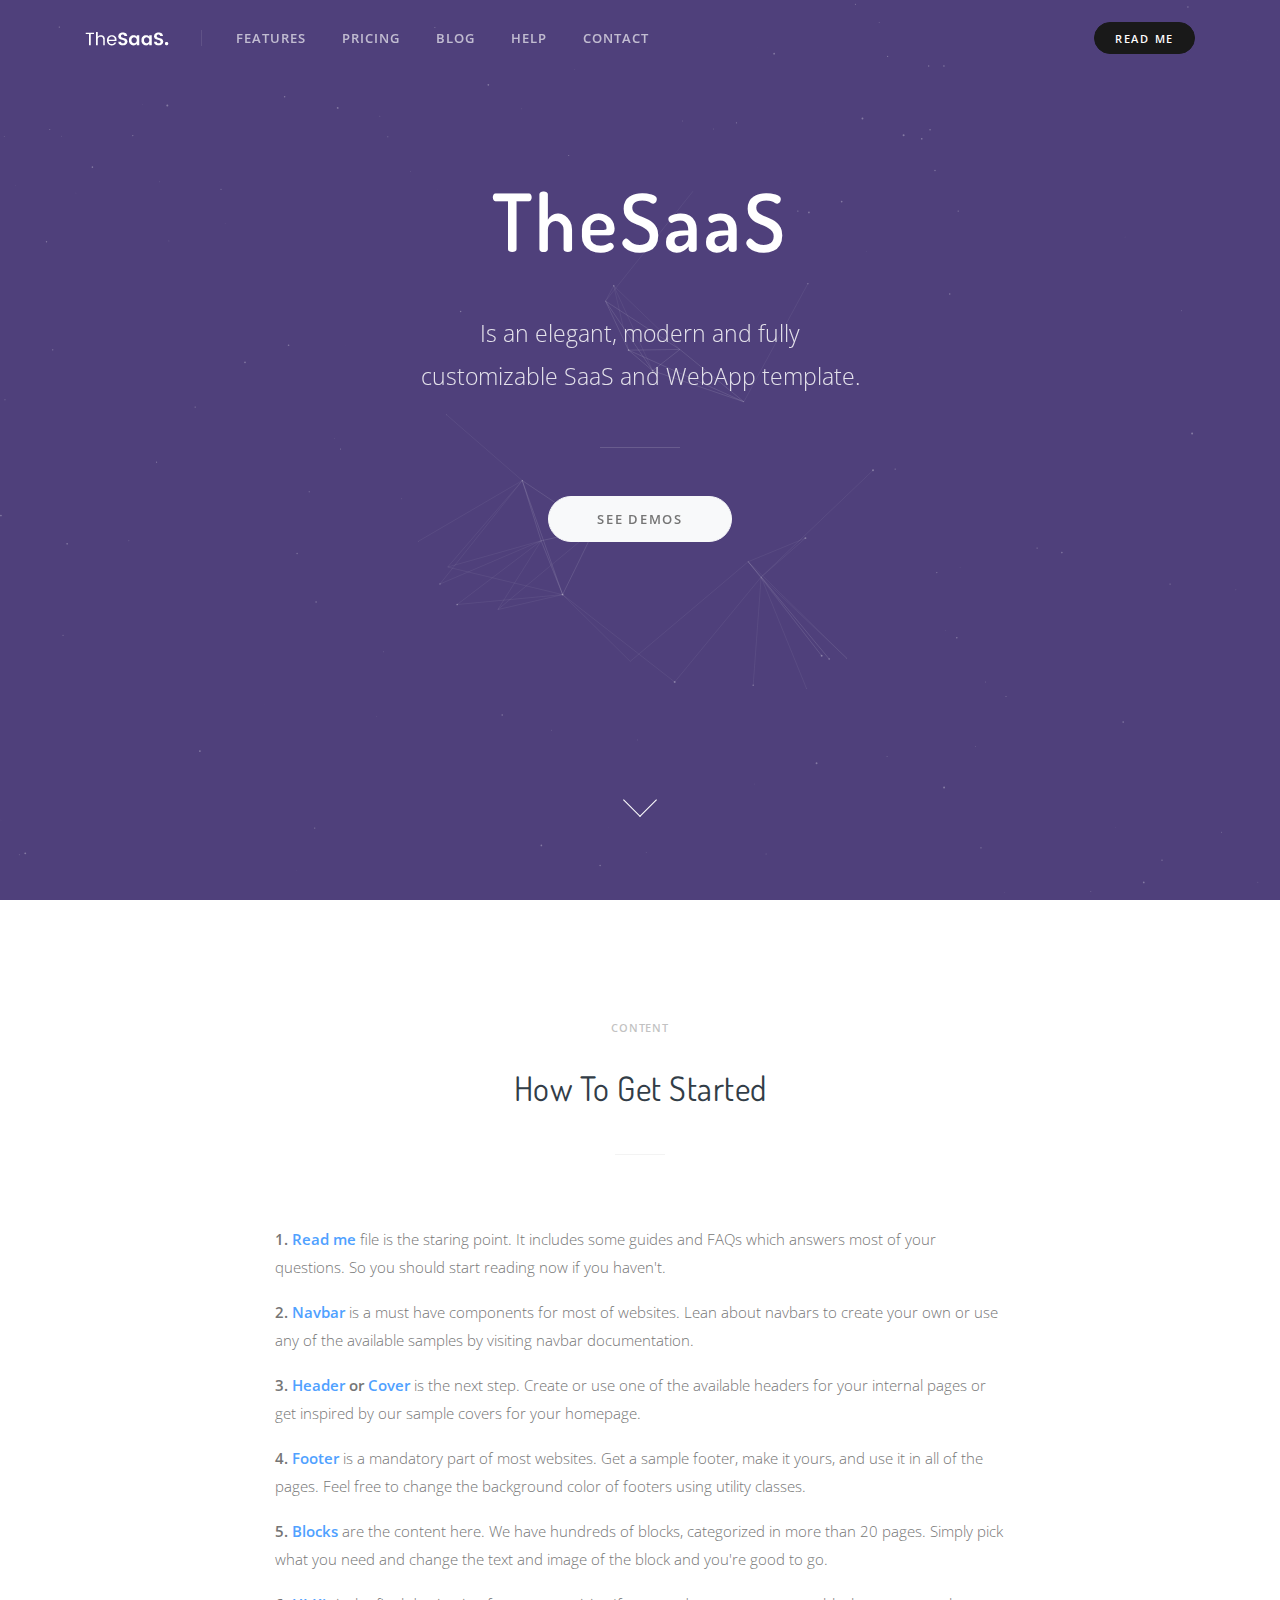
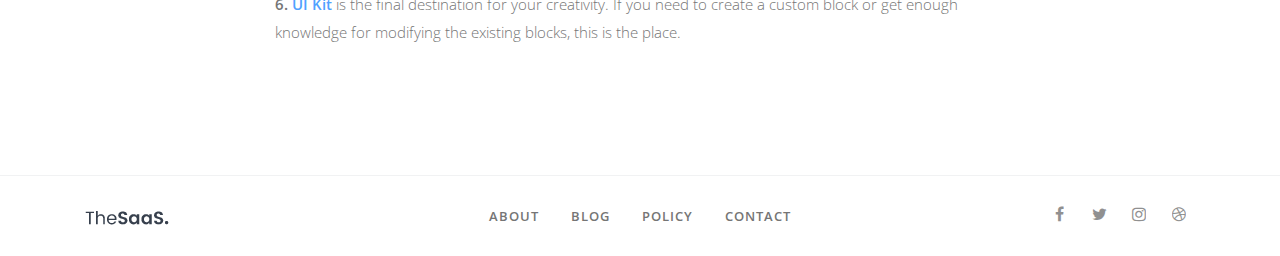
==== basic/index.html @ 0bbcfe12 "Início de projeto" ====
<!DOCTYPE html>
<html lang="en">
  <head>
    <meta charset="utf-8">
    <meta name="viewport" content="width=device-width, initial-scale=1, shrink-to-fit=no">
    <meta name="description" content="">
    <meta name="keywords" content="">

    <title>TheSaaS — Responsive Bootstrap SaaS, Software & WebApp Template</title>

    <!-- Styles -->
    <link href="assets/css/page.min.css" rel="stylesheet">
    <link href="assets/css/style.css" rel="stylesheet">

    <!-- Favicons -->
    <link rel="apple-touch-icon" href="assets/img/apple-touch-icon.png">
    <link rel="icon" href="assets/img/favicon.png">

    <!--  Open Graph Tags -->
    <meta property="og:title" content="TheSaaS">
    <meta property="og:description" content="A responsive, professional, and multipurpose SaaS, Software, Startup and WebApp landing template powered by Bootstrap 4.">
    <meta property="og:image" content="http://thetheme.io/thesaas/assets/img/og-img.jpg">
    <meta property="og:url" content="http://thetheme.io/thesaas/">
    <meta name="twitter:card" content="summary_large_image">
  </head>

  <body>


    <!-- Navbar -->
    <nav class="navbar navbar-expand-lg navbar-light navbar-stick-dark" data-navbar="sticky">
      <div class="container">

        <div class="navbar-left">
          <button class="navbar-toggler" type="button">&#9776;</button>
          <a class="navbar-brand" href="index.html">
            <img class="logo-dark" src="assets/img/logo-dark.png" alt="logo">
            <img class="logo-light" src="assets/img/logo-light.png" alt="logo">
          </a>
        </div>

        <section class="navbar-mobile">
          <span class="navbar-divider d-mobile-none"></span>

          <nav class="nav nav-navbar">
            <a class="nav-link" href="#">Features</a>
            <a class="nav-link" href="#">Pricing</a>
            <a class="nav-link" href="#">Blog</a>
            <a class="nav-link" href="#">Help</a>
            <a class="nav-link" href="#">Contact</a>
          </nav>
        </section>

        <a class="btn btn-sm btn-round btn-dark" href="readme.html">Read me</a>

      </div>
    </nav><!-- /.navbar -->


       <!-- Header -->
      <header class="header text-white h-fullscreen pb-8" style="background-color: #4f407b">
        <canvas class="constellation" data-color="rgba(255,255,255,0.3)"></canvas>
        <div class="container text-center position-static">

          <div class="row h-100">
            <div class="col-md-7 col-xl-5 mx-auto align-self-center">
              <h1 class="display-1 fw-600 ls-3">TheSaaS</h1>
              <p class="lead-3 mx-auto mt-6 mb-7">Is an elegant, modern and fully customizable SaaS and WebApp template.</p>
              <hr class="w-80px mb-7">
              <a class="btn btn-xl btn-round btn-light px-7" href="#">See Demos</a>
            </div>

            <div class="col-12 align-self-end text-center mt-6">
              <a class="scroll-down-1 scroll-down-white" href="#section-next"><span></span></a>
            </div>
          </div>

        </div>
      </header>
      <!-- END Header -->

    <!-- Main Content -->
    <main class="main-content">


      <!--
      |‒‒‒‒‒‒‒‒‒‒‒‒‒‒‒‒‒‒‒‒‒‒‒‒‒‒‒‒‒‒‒‒‒‒‒‒‒‒‒‒‒‒‒‒‒‒‒‒‒‒‒‒‒‒‒‒‒‒‒‒‒‒‒‒‒‒‒‒‒‒‒‒‒‒
      | Populate the page
      |‒‒‒‒‒‒‒‒‒‒‒‒‒‒‒‒‒‒‒‒‒‒‒‒‒‒‒‒‒‒‒‒‒‒‒‒‒‒‒‒‒‒‒‒‒‒‒‒‒‒‒‒‒‒‒‒‒‒‒‒‒‒‒‒‒‒‒‒‒‒‒‒‒‒
      !-->
      <section class="section">
        <div class="container">
          <header class="section-header">
            <small>Content</small>
            <h2>How To Get Started</h2>
            <hr>
          </header>


          <div class="row">
            <div class="col-lg-8 mx-auto">
              <p><strong>1. <a href="readme.html">Read me</a></strong> file is the staring point. It includes some guides and FAQs which answers most of your questions. So you should start reading now if you haven't.</p>

              <p><strong>2. <a href="http://thetheme.io/thesaas/uikit/navbar.html" target="_blank">Navbar</a></strong> is a must have components for most of websites. Lean about navbars to create your own or use any of the available samples by visiting navbar documentation.</p>

              <p><strong>3. <a href="http://thetheme.io/thesaas/block/header.html" target="_blank">Header</a> or <a href="http://thetheme.io/thesaas/block/cover.html" target="_blank">Cover</a></strong> is the next step. Create or use one of the available headers for your internal pages or get inspired by our sample covers for your homepage.</p>

              <p><strong>4. <a href="http://thetheme.io/thesaas/block/footer.html" target="_blank">Footer</a></strong> is a mandatory part of most websites. Get a sample footer, make it yours, and use it in all of the pages. Feel free to change the background color of footers using utility classes.</p>

              <p><strong>5. <a href="http://thetheme.io/thesaas/block/" target="_blank">Blocks</a></strong> are the content here. We have hundreds of blocks, categorized in more than 20 pages. Simply pick what you need and change the text and image of the block and you're good to go.</p>

              <p><strong>6. <a href="http://thetheme.io/thesaas/uikit/" target="_blank">UI Kit</a></strong> is the final destination for your creativity. If you need to create a custom block or get enough knowledge for modifying the existing blocks, this is the place.</p>
            </div>
          </div>


        </div>
      </section>



    </main>


    <!-- Footer -->
    <footer class="footer">
      <div class="container">
        <div class="row gap-y align-items-center">

          <div class="col-6 col-lg-3">
            <a href="index.html"><img src="assets/img/logo-dark.png" alt="logo"></a>
          </div>

          <div class="col-6 col-lg-3 text-right order-lg-last">
            <div class="social">
              <a class="social-facebook" href="https://www.facebook.com/thethemeio"><i class="fa fa-facebook"></i></a>
              <a class="social-twitter" href="https://twitter.com/thethemeio"><i class="fa fa-twitter"></i></a>
              <a class="social-instagram" href="https://www.instagram.com/thethemeio/"><i class="fa fa-instagram"></i></a>
              <a class="social-dribbble" href="https://dribbble.com/thethemeio"><i class="fa fa-dribbble"></i></a>
            </div>
          </div>

          <div class="col-lg-6">
            <div class="nav nav-bold nav-uppercase nav-trim justify-content-lg-center">
              <a class="nav-link" href="#">About</a>
              <a class="nav-link" href="#">Blog</a>
              <a class="nav-link" href="#">Policy</a>
              <a class="nav-link" href="#">Contact</a>
            </div>
          </div>

        </div>
      </div>
    </footer><!-- /.footer -->


    <!-- Scripts -->
    <script src="assets/js/page.min.js"></script>
    <script src="assets/js/script.js"></script>

  </body>
</html>
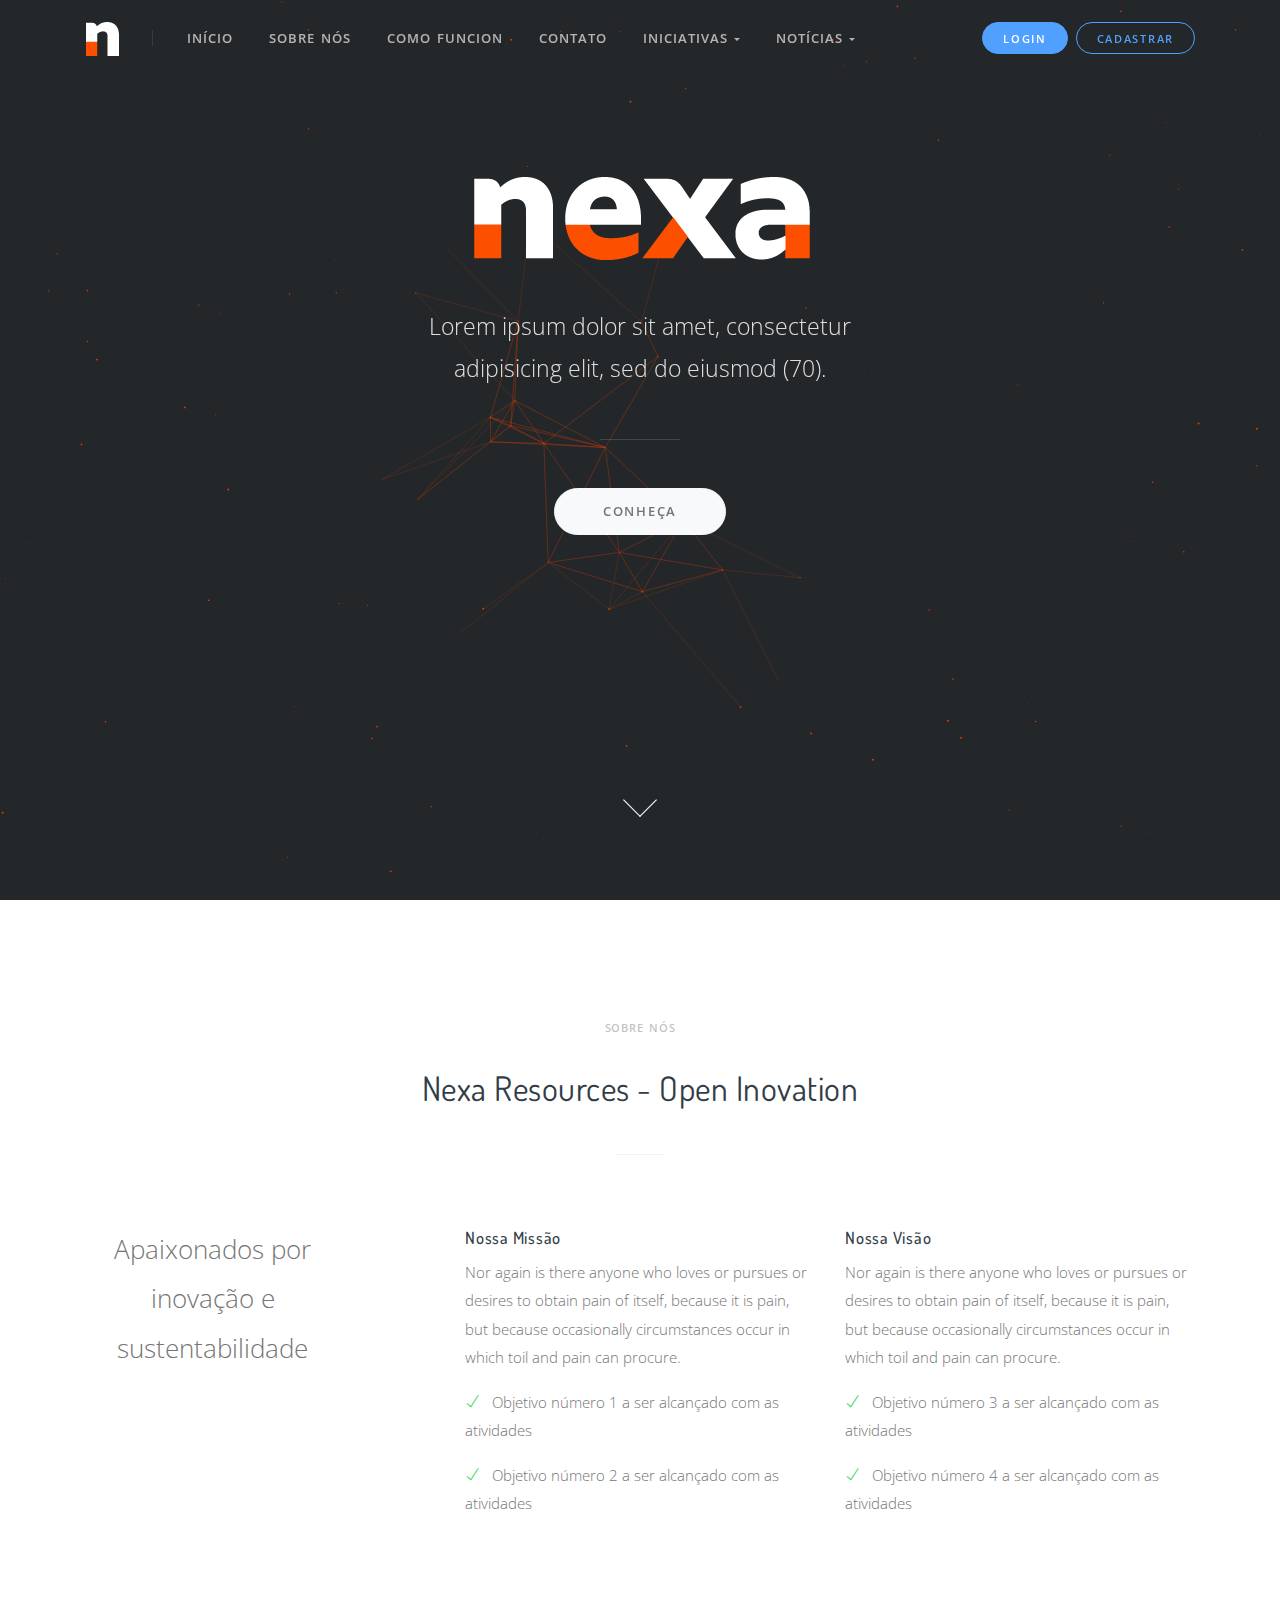
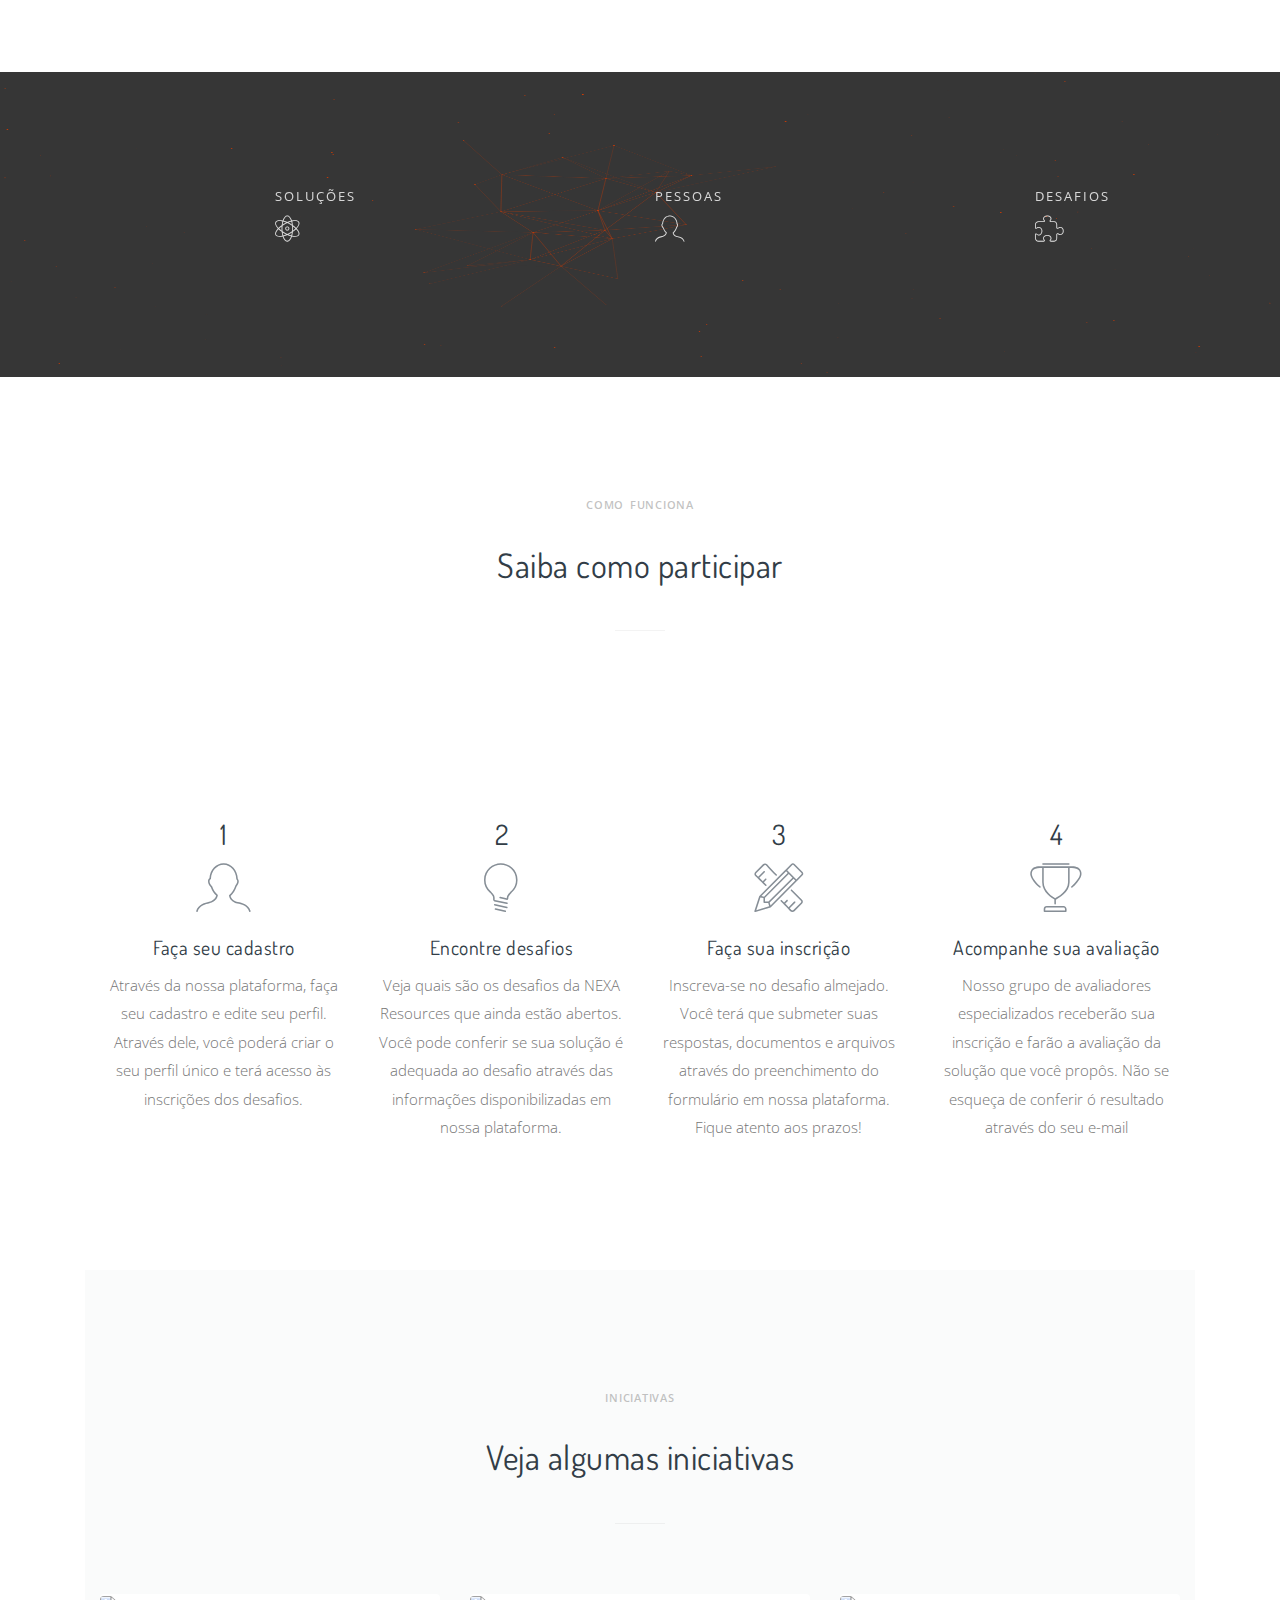
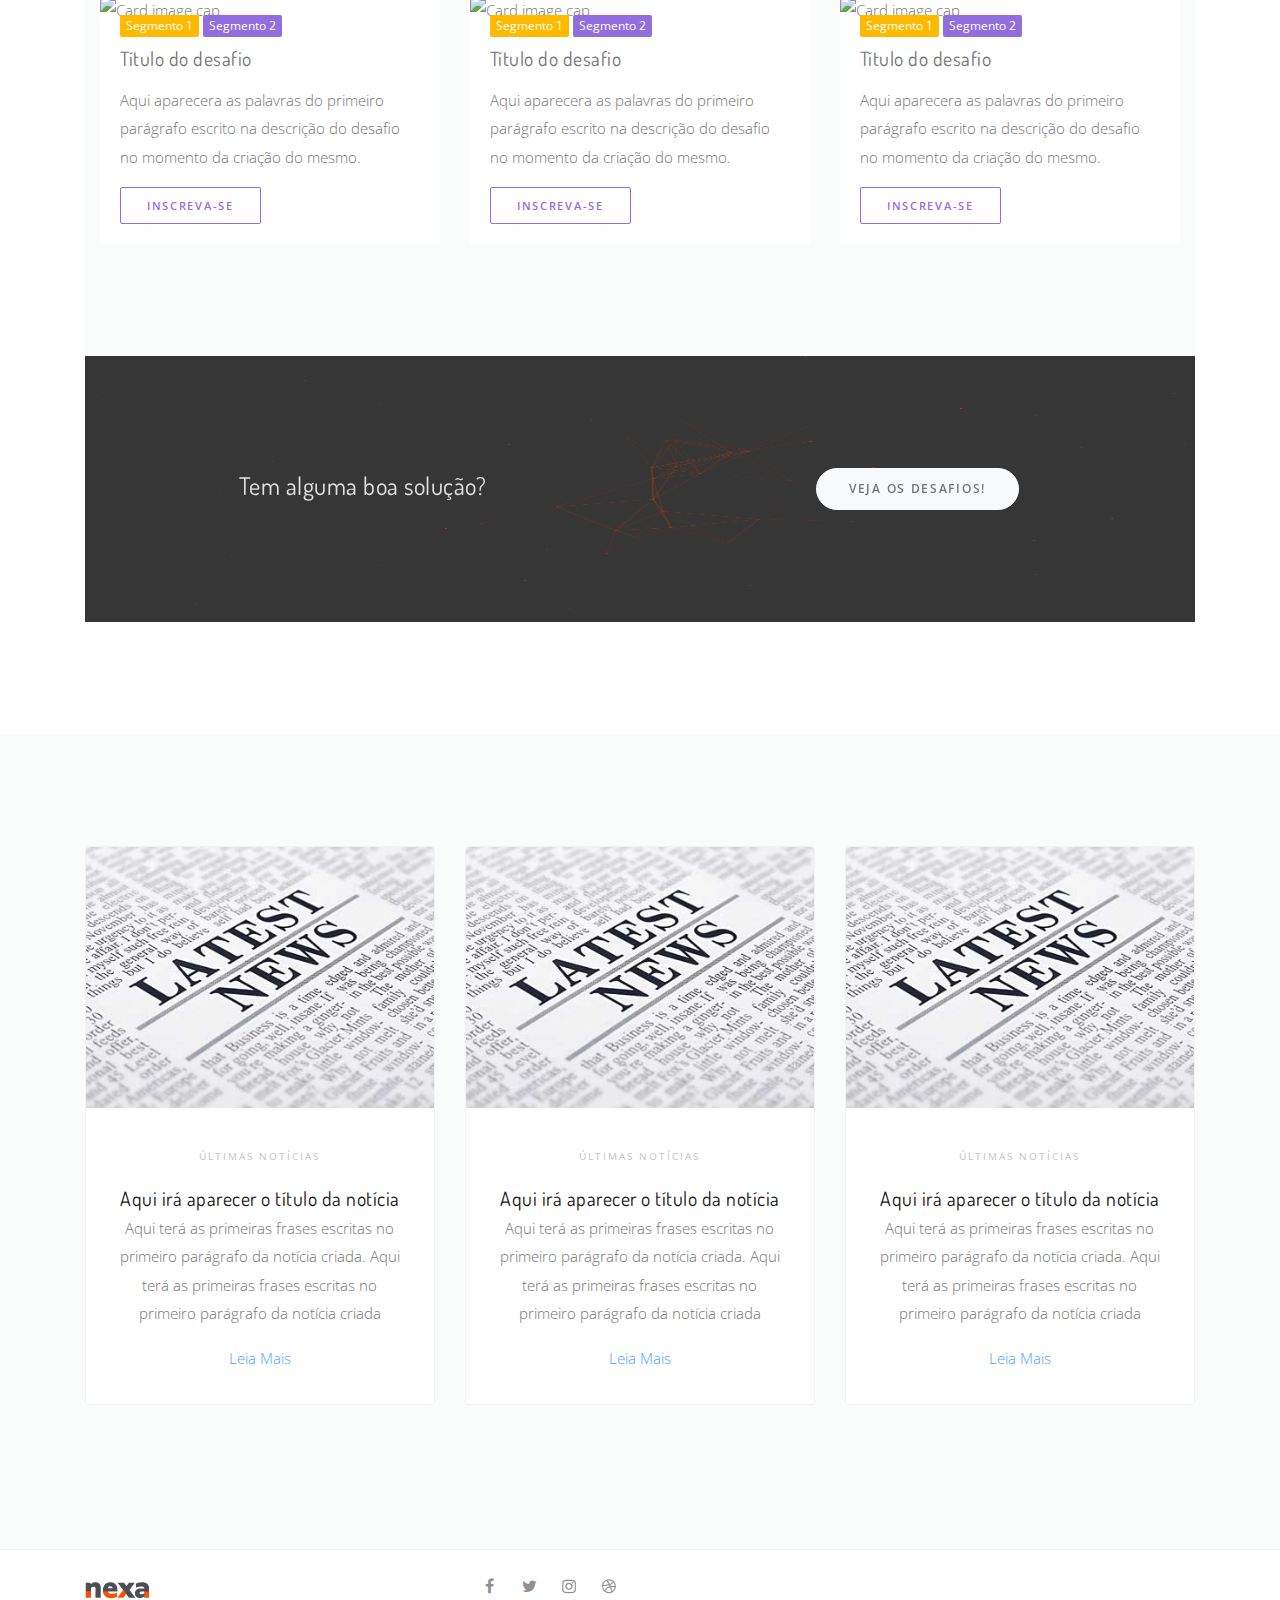
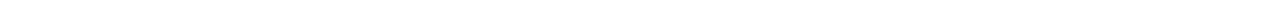
==== commit 1a4992bf: "Continuidade do projeto" ====
--- a/basic/index.html
+++ b/basic/index.html
@@ -6,7 +6,7 @@
     <meta name="description" content="">
     <meta name="keywords" content="">
 
-    <title>TheSaaS — Responsive Bootstrap SaaS, Software & WebApp Template</title>
+    <title>NEXA - OPEN INOVATION</title>
 
     <!-- Styles -->
     <link href="assets/css/page.min.css" rel="stylesheet">
@@ -14,7 +14,7 @@
 
     <!-- Favicons -->
     <link rel="apple-touch-icon" href="assets/img/apple-touch-icon.png">
-    <link rel="icon" href="assets/img/favicon.png">
+    <link rel="icon" href="assets/img/favicon2.png">
 
     <!--  Open Graph Tags -->
     <meta property="og:title" content="TheSaaS">
@@ -34,8 +34,8 @@
         <div class="navbar-left">
           <button class="navbar-toggler" type="button">&#9776;</button>
           <a class="navbar-brand" href="index.html">
-            <img class="logo-dark" src="assets/img/logo-dark.png" alt="logo">
-            <img class="logo-light" src="assets/img/logo-light.png" alt="logo">
+            <img class="logo-dark" src="assets/img/logo-n-preta.png" alt="logo">
+            <img class="logo-light" src="assets/img/logo-n-branca.png" alt="logo">
           </a>
         </div>
 
@@ -43,31 +43,138 @@
           <span class="navbar-divider d-mobile-none"></span>
 
           <nav class="nav nav-navbar">
-            <a class="nav-link" href="#">Features</a>
-            <a class="nav-link" href="#">Pricing</a>
-            <a class="nav-link" href="#">Blog</a>
-            <a class="nav-link" href="#">Help</a>
-            <a class="nav-link" href="#">Contact</a>
+            <a class="nav-link" href="#">Início</a>
+            <a class="nav-link" href="#section">Sobre Nós</a>
+            <a class="nav-link" href="#">Como Funcion</a>
+            <a class="nav-link" href="#">Contato</a>
+            <li class="nav-item">
+                    <a class="nav-link" href="#">Iniciativas <span class="arrow"></span></a>
+                    <ul class="nav">
+                      <li class="nav-item">
+                        <a class="nav-link" href="#">Fixos <span class="arrow"></span></a>
+                        <ul class="nav">
+                          <li class="nav-item">
+                            <a class="nav-link" href="#">Segmento 1</a>
+                          </li>
+                          <li class="nav-item">
+                            <a class="nav-link" href="#">Segmento 2</a>
+                          </li>
+                          <li class="nav-item">
+                            <a class="nav-link" href="#">Segmento 3</a>
+                          </li>
+                          <li class="nav-item">
+                            <a class="nav-link" href="#">Segmento 4</a>
+                          </li>
+                          <li class="nav-item">
+                            <a class="nav-link" href="#">Segmento 5</a>
+                          </li>
+                          <li class="nav-item">
+                            <a class="nav-link" href="#">Segmento 6</a>
+                          </li>
+                          <li class="nav-item">
+                            <a class="nav-link" href="#">Segmento 7</a>
+                          </li>
+                          <li class="nav-item">
+                            <a class="nav-link" href="#">Segmento 8</a>
+                          </li>
+                          <li class="nav-item">
+                            <a class="nav-link" href="#">Segmento 9</a>
+                          </li>
+                          <li class="nav-item">
+                            <a class="nav-link" href="#">Segmento 10</a>
+                          </li>                          
+                        </ul>
+                      </li>
+                      <li class="nav-item">
+                        <a class="nav-link" href="#">Eventuais <span class="arrow"></span></a>
+                        <ul class="nav">
+                          <li class="nav-item">
+                            <a class="nav-link" href="#">Segmento 1</a>
+                          </li>
+                          <li class="nav-item">
+                            <a class="nav-link" href="#">Segmento 2</a>
+                          </li>
+                          <li class="nav-item">
+                            <a class="nav-link" href="#">Segmento 3</a>
+                          </li>
+                          <li class="nav-item">
+                            <a class="nav-link" href="#">Segmento 4</a>
+                          </li>
+                          <li class="nav-item">
+                            <a class="nav-link" href="#">Segmento 5</a>
+                          </li>
+                          <li class="nav-item">
+                            <a class="nav-link" href="#">Segmento 6</a>
+                          </li>
+                          <li class="nav-item">
+                            <a class="nav-link" href="#">Segmento 7</a>
+                          </li>
+                          <li class="nav-item">
+                            <a class="nav-link" href="#">Segmento 8</a>
+                          </li>
+                          <li class="nav-item">
+                            <a class="nav-link" href="#">Segmento 9</a>
+                          </li>
+                          <li class="nav-item">
+                            <a class="nav-link" href="#">Segmento 10</a>
+                          </li>                          
+                        </ul>
+                      </li>
+                      <li class="nav-item">
+                        <a class="nav-link" href="#">Todos</a>
+                      </li>
+                    </ul>
+            </li>
+                        <li class="nav-item">
+                    <a class="nav-link" href="#">Notícias <span class="arrow"></span></a>
+                    <ul class="nav">
+                      <li class="nav-item">
+                        <a class="nav-link" href="#">Categoria 1</a>
+                      </li>
+                      </li>
+                      <li class="nav-item">
+                        <a class="nav-link" href="#">Categoria 2</a>
+                      </li>
+                      <li class="nav-item">
+                        <a class="nav-link" href="#">Categoria 3</a>
+                      </li>
+                      <li class="nav-item">
+                        <a class="nav-link" href="#">Categoria 4</a>
+                      </li>
+                      <li class="nav-item">
+                        <a class="nav-link" href="#">Categoria 5</a>
+                      </li>
+                      <li class="nav-item">
+                        <a class="nav-link" href="#">Categoria 6</a>
+                      </li>
+                      <li class="nav-item">
+                        <a class="nav-link" href="#">Categoria 7</a>
+                      </li>
+                      <li class="nav-item">
+                        <a class="nav-link" href="#">Categoria 8</a>
+                      </li>                                                                                                              
+                    </ul>
+            </li>
           </nav>
         </section>
 
-        <a class="btn btn-sm btn-round btn-dark" href="readme.html">Read me</a>
-
+        <a class="btn btn-sm btn-round btn-primary ml-lg-4 mr-2" href="#">Login</a>
+        <a class="btn btn-sm btn-round btn-outline-primary" href="#">Cadastrar</a>
       </div>
     </nav><!-- /.navbar -->
 
 
        <!-- Header -->
-      <header class="header text-white h-fullscreen pb-8" style="background-color: #4f407b">
-        <canvas class="constellation" data-color="rgba(255,255,255,0.3)"></canvas>
+      <header class="header text-white h-fullscreen pb-8" style="background-color: #24272a">
+        <canvas class="constellation" data-color="#d83c00"></canvas>
         <div class="container text-center position-static">
 
           <div class="row h-100">
             <div class="col-md-7 col-xl-5 mx-auto align-self-center">
-              <h1 class="display-1 fw-600 ls-3">TheSaaS</h1>
-              <p class="lead-3 mx-auto mt-6 mb-7">Is an elegant, modern and fully customizable SaaS and WebApp template.</p>
+              <a><img src="assets/img/logo-branca-laranja-grande.png" alt="Nexa Open Inovation"></a>
+              <p class="lead-3 mx-auto mt-6 mb-7">Lorem ipsum dolor sit amet, consectetur adipisicing elit, sed do eiusmod (70).</p>
               <hr class="w-80px mb-7">
-              <a class="btn btn-xl btn-round btn-light px-7" href="#">See Demos</a>
+              <a class="btn btn-xl btn-round btn-light px-7" href="#">Conheça</a>
             </div>
 
             <div class="col-12 align-self-end text-center mt-6">
@@ -81,45 +188,302 @@
 
     <!-- Main Content -->
     <main class="main-content">
-
+      <section class="section">
+          <div class="container">
+          <header class="section-header">
+            <small>Sobre nós</small>
+            <h2>Nexa Resources - Open Inovation</h2>
+            <hr>
+          </header>
+        </div>
+        <div class="container">
+          <div class="row gap-y">
+
+            <div class="col-md-3 mr-md-auto">
+              <p class="lead-4 text-center">Apaixonados por inovação e sustentabilidade</p>
+              <img src="assets/img/inovacao.png" alt="..." data-aos="fade-up" data-aos-duration="2000">
+            </div>
+
+            <div class="col-md-4">
+              <h6>Nossa Missão</h6>
+              <p>Nor again is there anyone who loves or pursues or desires to obtain pain of itself, because it is pain, but because occasionally circumstances occur in which toil and pain can procure.</p>
+              <p>
+                <i class="ti-check text-success mr-2"></i>
+                <span> Objetivo número 1 a ser alcançado com as atividades</span>
+              </p>
+
+              <p>
+                <i class="ti-check text-success mr-2"></i>
+                <span> Objetivo número 2 a ser alcançado com as atividades</span>
+              </p>
+            </div>
+
+            <div class="col-md-4">
+              <h6>Nossa Visão</h6>
+              <p>Nor again is there anyone who loves or pursues or desires to obtain pain of itself, because it is pain, but because occasionally circumstances occur in which toil and pain can procure.</p>
+              <p>
+                <i class="ti-check text-success mr-2"></i>
+                <span> Objetivo número 3 a ser alcançado com as atividades</span>
+              </p>
+
+              <p>
+                <i class="ti-check text-success mr-2"></i>
+                <span> Objetivo número 4 a ser alcançado com as atividades</span>
+              </p>
+            </div>
+          </div>
+        </div>
+      </section>
+
+            <!--
+      |‒‒‒‒‒‒‒‒‒‒‒‒‒‒‒‒‒‒‒‒‒‒‒‒‒‒‒‒‒‒‒‒‒‒‒‒‒‒‒‒‒‒‒‒‒‒‒‒‒‒‒‒‒‒‒‒‒‒‒‒‒‒‒‒‒‒‒‒‒‒‒‒‒‒
+      | Contador
+      |‒‒‒‒‒‒‒‒‒‒‒‒‒‒‒‒‒‒‒‒‒‒‒‒‒‒‒‒‒‒‒‒‒‒‒‒‒‒‒‒‒‒‒‒‒‒‒‒‒‒‒‒‒‒‒‒‒‒‒‒‒‒‒‒‒‒‒‒‒‒‒‒‒‒
+      !-->
+
+      <section class="section text-white" style="background-color: #363636">
+        <canvas class="constellation" data-color="#d83c00"></canvas>
+        <div class="container">
+          <div class="row gap-y">
+
+            <div class="col-md-4">
+              <div class="row">
+                <div class="col-6">
+                  <h4 class="lead-7 text-right" data-provide="countup" data-from="0" data-to="42"></h4>
+                </div>
+
+                <div class="col-6">
+                  <p class="small text-uppercase ls-2 mb-2">Soluções</p>
+                  <p><i class="icon-genius lead-4 mb-0"></i></p>
+                </div>
+              </div>
+            </div>
+
+            <div class="col-md-4">
+              <div class="row">
+                <div class="col-6">
+                  <h4 class="lead-7 text-right" data-provide="countup" data-from="0" data-to="3500"></h4>
+                </div>
+
+                <div class="col-6">
+                  <p class="small text-uppercase ls-2 mb-2">Pessoas</p>
+                  <p><i class="icon-profile-male lead-4 mb-0"></i></p>
+                </div>
+              </div>
+            </div>
+
+            <div class="col-md-4">
+              <div class="row">
+                <div class="col-6">
+                  <h4 class="lead-7 text-right" data-provide="countup" data-from="0" data-to="100" data-prefix="%"></h4>
+                </div>
+
+                <div class="col-6">
+                  <p class="small text-uppercase ls-2 mb-2">Desafios</p>
+                  <p><i class="icon-puzzle lead-4 mb-0"></i></p>
+                </div>
+              </div>
+            </div>
+
+          </div>
+        </div>
+      </section>
 
       <!--
       |‒‒‒‒‒‒‒‒‒‒‒‒‒‒‒‒‒‒‒‒‒‒‒‒‒‒‒‒‒‒‒‒‒‒‒‒‒‒‒‒‒‒‒‒‒‒‒‒‒‒‒‒‒‒‒‒‒‒‒‒‒‒‒‒‒‒‒‒‒‒‒‒‒‒
-      | Populate the page
+      | Como funciona
       |‒‒‒‒‒‒‒‒‒‒‒‒‒‒‒‒‒‒‒‒‒‒‒‒‒‒‒‒‒‒‒‒‒‒‒‒‒‒‒‒‒‒‒‒‒‒‒‒‒‒‒‒‒‒‒‒‒‒‒‒‒‒‒‒‒‒‒‒‒‒‒‒‒‒
       !-->
       <section class="section">
         <div class="container">
           <header class="section-header">
-            <small>Content</small>
-            <h2>How To Get Started</h2>
+            <small>Como Funciona</small>
+            <h2>Saiba como participar</h2>
             <hr>
           </header>
-
-
-          <div class="row">
-            <div class="col-lg-8 mx-auto">
-              <p><strong>1. <a href="readme.html">Read me</a></strong> file is the staring point. It includes some guides and FAQs which answers most of your questions. So you should start reading now if you haven't.</p>
-
-              <p><strong>2. <a href="http://thetheme.io/thesaas/uikit/navbar.html" target="_blank">Navbar</a></strong> is a must have components for most of websites. Lean about navbars to create your own or use any of the available samples by visiting navbar documentation.</p>
-
-              <p><strong>3. <a href="http://thetheme.io/thesaas/block/header.html" target="_blank">Header</a> or <a href="http://thetheme.io/thesaas/block/cover.html" target="_blank">Cover</a></strong> is the next step. Create or use one of the available headers for your internal pages or get inspired by our sample covers for your homepage.</p>
-
-              <p><strong>4. <a href="http://thetheme.io/thesaas/block/footer.html" target="_blank">Footer</a></strong> is a mandatory part of most websites. Get a sample footer, make it yours, and use it in all of the pages. Feel free to change the background color of footers using utility classes.</p>
-
-              <p><strong>5. <a href="http://thetheme.io/thesaas/block/" target="_blank">Blocks</a></strong> are the content here. We have hundreds of blocks, categorized in more than 20 pages. Simply pick what you need and change the text and image of the block and you're good to go.</p>
-
-              <p><strong>6. <a href="http://thetheme.io/thesaas/uikit/" target="_blank">UI Kit</a></strong> is the final destination for your creativity. If you need to create a custom block or get enough knowledge for modifying the existing blocks, this is the place.</p>
-            </div>
-          </div>
-
-
+      <section class="section">
+        <div class="container">
+          <div class="row gap-y text-center">
+
+            <div class="col-md-6 col-lg-3">
+              <h3>1</h3>
+              <p><i class="icon-profile-male lead-7 text-muted"></i></p>
+              <h5>Faça seu cadastro</h5>
+              <p>Através da nossa plataforma, faça seu cadastro e edite seu perfil. Através dele, você poderá criar o seu perfil único e terá acesso às inscrições dos desafios.</p>
+            </div>
+
+
+            <div class="col-md-6 col-lg-3">
+              <h3>2</h3>
+              <p><i class="icon-lightbulb lead-7 text-muted"></i></p>
+              <h5>Encontre desafios</h5>
+              <p>Veja quais são os desafios da NEXA Resources que ainda estão abertos. Você pode conferir se sua solução é adequada ao desafio através das informações disponibilizadas em nossa plataforma.</p>
+            </div>
+
+
+            <div class="col-md-6 col-lg-3">
+              <h3>3</h3>
+              <p><i class="icon-tools lead-7 text-muted"></i></p>
+              <h5>Faça sua inscrição</h5>
+              <p>Inscreva-se no desafio almejado. Você terá que submeter suas respostas, documentos e arquivos através do preenchimento do formulário em nossa plataforma. Fique atento aos prazos!</p>
+            </div>
+
+
+            <div class="col-md-6 col-lg-3">
+              <h3>4</h3>
+              <p><i class="icon-trophy lead-7 text-muted"></i></p>
+              <h5>Acompanhe sua avaliação</h5>
+              <p>Nosso grupo de avaliadores especializados receberão sua inscrição e farão a avaliação da solução que você propôs. Não se esqueça de conferir ó resultado através do seu e-mail</p>
+            </div>
+
+          </div>
         </div>
       </section>
 
-
-
+       <!--
+      |‒‒‒‒‒‒‒‒‒‒‒‒‒‒‒‒‒‒‒‒‒‒‒‒‒‒‒‒‒‒‒‒‒‒‒‒‒‒‒‒‒‒‒‒‒‒‒‒‒‒‒‒‒‒‒‒‒‒‒‒‒‒‒‒‒‒‒‒‒‒‒‒‒‒
+      | Desafios
+      |‒‒‒‒‒‒‒‒‒‒‒‒‒‒‒‒‒‒‒‒‒‒‒‒‒‒‒‒‒‒‒‒‒‒‒‒‒‒‒‒‒‒‒‒‒‒‒‒‒‒‒‒‒‒‒‒‒‒‒‒‒‒‒‒‒‒‒‒‒‒‒‒‒‒
+      !-->
+      <section id="image" class="section bg-gray">
+        <div class="container">
+          <header class="section-header">
+            <small>Iniciativas</small>
+            <h2>Veja algumas iniciativas</h2>
+            <hr>
+          </header>
+
+
+          <div class="row gap-y">
+
+            <div class="col-12 col-lg-4">
+              <div class="card d-block">
+                <div class="card-img-top">
+                  <img src="assets/img/Startup.jpg" alt="Card image cap">
+                  <div class="badges">
+                    <a class="badge badge-warning" href="#">Segmento 1</a>
+                    <a class="badge badge-info" href="#">Segmento 2</a>
+                  </div>
+                </div>
+
+                <div class="card-body">
+                  <h5 class="card-title">Título do desafio</h5>
+                  <p>Aqui aparecera as palavras do primeiro parágrafo escrito na descrição do desafio no momento da criação do mesmo.</p>
+                  <button type="button" class="btn btn-outline-info">Inscreva-se</button>
+                </div>
+              </div>
+            </div>
+
+
+            <div class="col-12 col-lg-4">
+              <div class="card d-block">
+                <div class="card-img-top">
+                  <img src="assets/img/Startup.jpg" alt="Card image cap">
+                  <div class="badges">
+                    <a class="badge badge-warning" href="#">Segmento 1</a>
+                    <a class="badge badge-info" href="#">Segmento 2</a>
+                  </div>
+                </div>
+
+                <div class="card-body">
+                  <h5 class="card-title">Título do desafio</h5>
+                  <p>Aqui aparecera as palavras do primeiro parágrafo escrito na descrição do desafio no momento da criação do mesmo.</p>
+                  <button type="button" class="btn btn-outline-info">Inscreva-se</button>
+                </div>
+              </div>
+            </div>
+
+
+
+            <div class="col-12 col-lg-4">
+              <div class="card d-block">
+                <div class="card-img-top">
+                  <img src="assets/img/Startup.jpg" alt="Card image cap">
+                  <div class="badges">
+                    <a class="badge badge-warning" href="#">Segmento 1</a>
+                    <a class="badge badge-info" href="#">Segmento 2</a>
+                  </div>
+                </div>
+
+                <div class="card-body">
+                  <h5 class="card-title">Título do desafio</h5>
+                  <p>Aqui aparecera as palavras do primeiro parágrafo escrito na descrição do desafio no momento da criação do mesmo.</p>
+                  <button type="button" class="btn btn-outline-info">Inscreva-se</button>
+                </div>
+              </div>
+            </div>
+          </div>
+        </section>
+
+      <!--
+      |‒‒‒‒‒‒‒‒‒‒‒‒‒‒‒‒‒‒‒‒‒‒‒‒‒‒‒‒‒‒‒‒‒‒‒‒‒‒‒‒‒‒‒‒‒‒‒‒‒‒‒‒‒‒‒‒‒‒‒‒‒‒‒‒‒‒‒‒‒‒‒‒‒‒
+      | call to action
+      |‒‒‒‒‒‒‒‒‒‒‒‒‒‒‒‒‒‒‒‒‒‒‒‒‒‒‒‒‒‒‒‒‒‒‒‒‒‒‒‒‒‒‒‒‒‒‒‒‒‒‒‒‒‒‒‒‒‒‒‒‒‒‒‒‒‒‒‒‒‒‒‒‒‒
+      !-->
+      <section class="section text-white" style="background-color: #363636">
+        <canvas class="constellation" data-color="#d83c00"></canvas>
+        <div class="container">
+          <div class="row gap-y align-items-right">
+            <div class="col-md-6">
+              <h4 class="mb-0 text-white text-center text-md-center">Tem alguma boa solução?</h4>
+            </div>
+
+            <div class="col-md-6 text-center text-md-center">
+              <a class="btn btn-lg btn-round btn-light" href="#">Veja os desafios!</a>
+            </div>
+          </div>
+        </div>
+      </section>
     </main>
+     <!--
+      |‒‒‒‒‒‒‒‒‒‒‒‒‒‒‒‒‒‒‒‒‒‒‒‒‒‒‒‒‒‒‒‒‒‒‒‒‒‒‒‒‒‒‒‒‒‒‒‒‒‒‒‒‒‒‒‒‒‒‒‒‒‒‒‒‒‒‒‒‒‒‒‒‒‒
+      | Noticias
+      |‒‒‒‒‒‒‒‒‒‒‒‒‒‒‒‒‒‒‒‒‒‒‒‒‒‒‒‒‒‒‒‒‒‒‒‒‒‒‒‒‒‒‒‒‒‒‒‒‒‒‒‒‒‒‒‒‒‒‒‒‒‒‒‒‒‒‒‒‒‒‒‒‒‒
+      !-->
+      <section class="section bg-gray">
+        <div class="container">
+
+          <div class="row gap-y">
+
+            <div class="col-md-6 col-lg-4">
+              <div class="card d-block border hover-shadow-6 mb-6">
+                <a href="#"><img class="card-img-top" src="assets/img/noticia.jpg" alt="Card image cap3"></a>
+                <div class="p-6 text-center">
+                  <p><a class="small-5 text-lighter text-uppercase ls-2 fw-400" href="#">Últimas Notícias</a></p>
+                  <h5 class="mb-0"><a class="text-dark" href="#">Aqui irá aparecer o título da notícia</a></h5>
+                  <p>Aqui terá as primeiras frases escritas no primeiro parágrafo da notícia criada. Aqui terá as primeiras frases escritas no primeiro parágrafo da notícia criada</p>
+                  <div><a href="#">Leia Mais</a></div>
+                </div>
+              </div>
+            </div>
+
+
+            <div class="col-md-6 col-lg-4">
+              <div class="card d-block border hover-shadow-6 mb-6">
+                <a href="#"><img class="card-img-top" src="assets/img/noticia.jpg" alt="Card image cap3"></a>
+                <div class="p-6 text-center">
+                  <p><a class="small-5 text-lighter text-uppercase ls-2 fw-400" href="#">Últimas Notícias</a></p>
+                  <h5 class="mb-0"><a class="text-dark" href="#">Aqui irá aparecer o título da notícia</a></h5>
+                  <p>Aqui terá as primeiras frases escritas no primeiro parágrafo da notícia criada. Aqui terá as primeiras frases escritas no primeiro parágrafo da notícia criada</p>
+                  <div><a href="#">Leia Mais</a></div>
+                </div>
+              </div>
+            </div>
+
+
+            <div class="col-md-6 col-lg-4">
+              <div class="card d-block border hover-shadow-6 mb-6">
+                <a href="#"><img class="card-img-top" src="assets/img/noticia.jpg" alt="Card image cap3"></a>
+                <div class="p-6 text-center">
+                  <p><a class="small-5 text-lighter text-uppercase ls-2 fw-400" href="#">Últimas Notícias</a></p>
+                  <h5 class="mb-0"><a class="text-dark" href="#">Aqui irá aparecer o título da notícia</a></h5>
+                  <p>Aqui terá as primeiras frases escritas no primeiro parágrafo da notícia criada. Aqui terá as primeiras frases escritas no primeiro parágrafo da notícia criada</p>
+                  <div><a href="#">Leia Mais</a></div>
+                </div>
+              </div>
+            </div>
+          </div>
+        </section>
 
 
     <!-- Footer -->
@@ -128,7 +492,7 @@
         <div class="row gap-y align-items-center">
 
           <div class="col-6 col-lg-3">
-            <a href="index.html"><img src="assets/img/logo-dark.png" alt="logo"></a>
+            <a href="index.html"><img src="assets/img/logo-pequena.png" alt="logo"></a>
           </div>
 
           <div class="col-6 col-lg-3 text-right order-lg-last">
@@ -139,16 +503,6 @@
               <a class="social-dribbble" href="https://dribbble.com/thethemeio"><i class="fa fa-dribbble"></i></a>
             </div>
           </div>
-
-          <div class="col-lg-6">
-            <div class="nav nav-bold nav-uppercase nav-trim justify-content-lg-center">
-              <a class="nav-link" href="#">About</a>
-              <a class="nav-link" href="#">Blog</a>
-              <a class="nav-link" href="#">Policy</a>
-              <a class="nav-link" href="#">Contact</a>
-            </div>
-          </div>
-
         </div>
       </div>
     </footer><!-- /.footer -->
